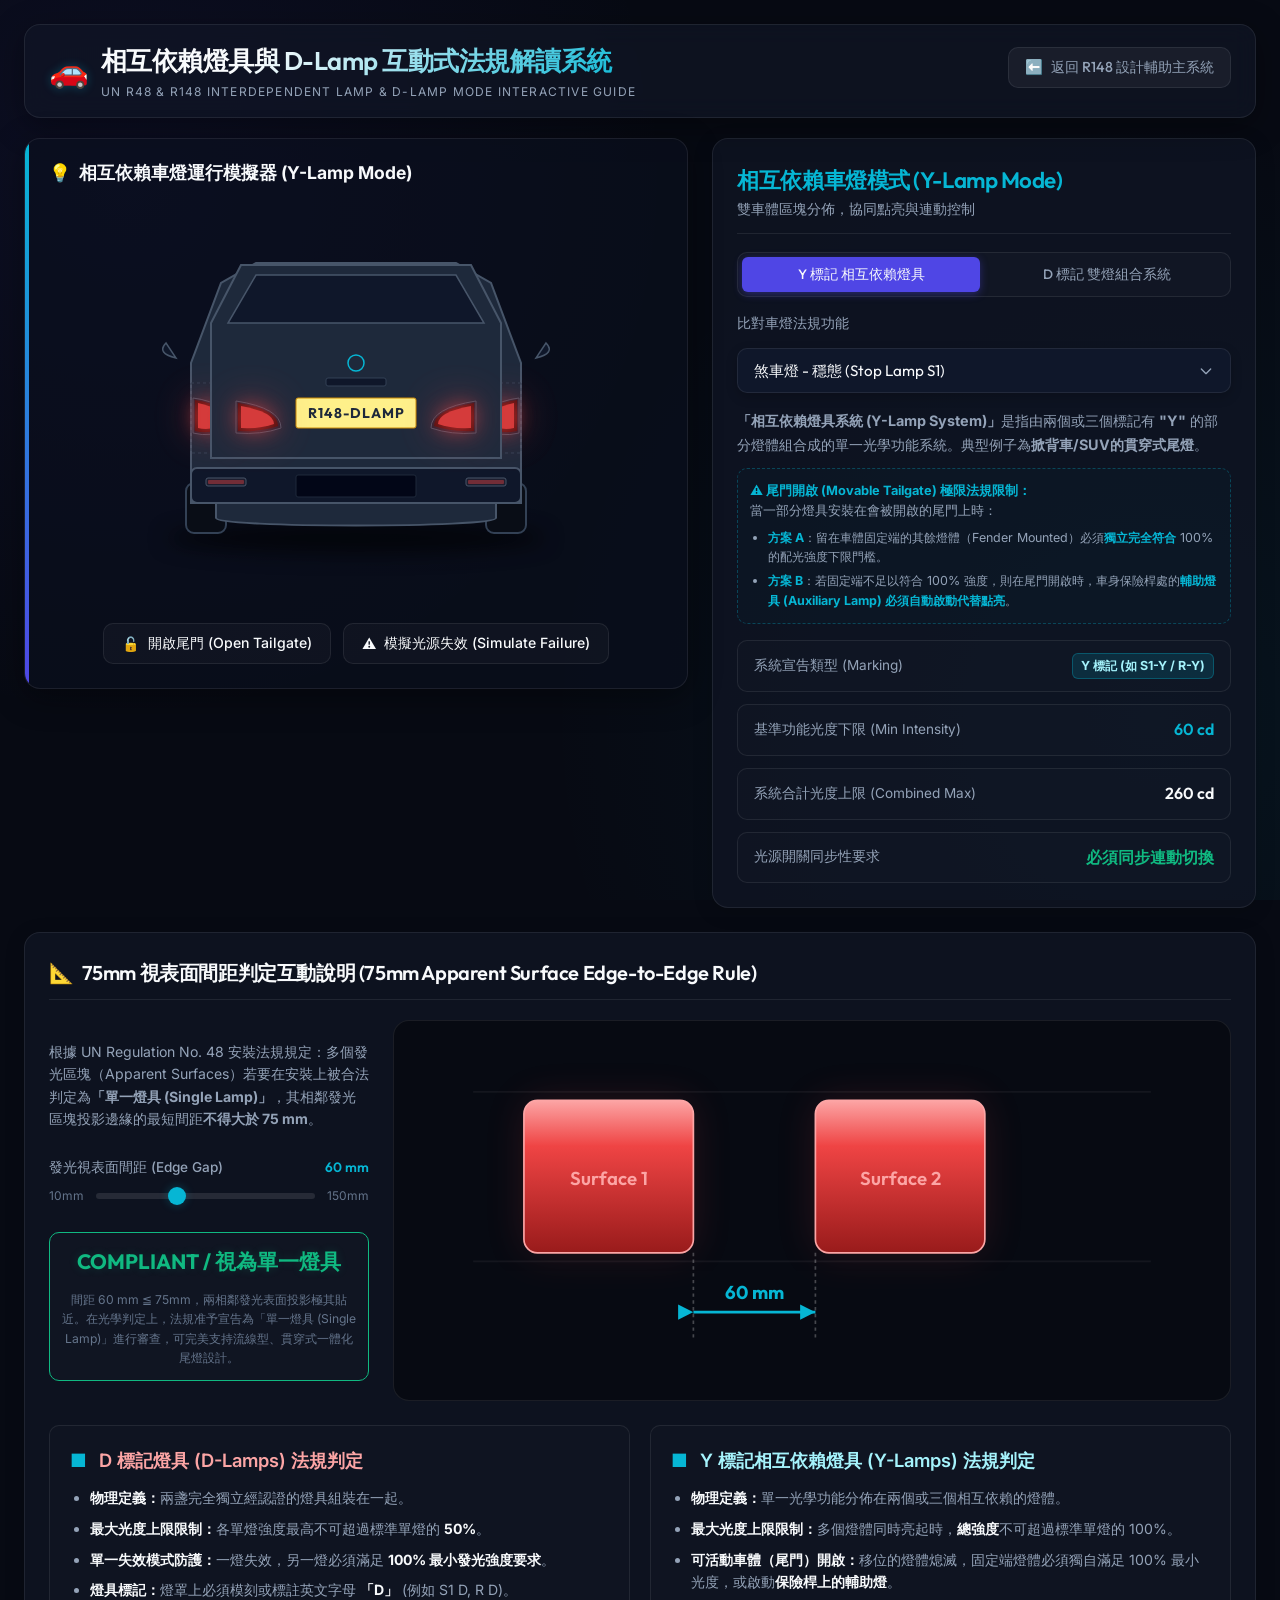
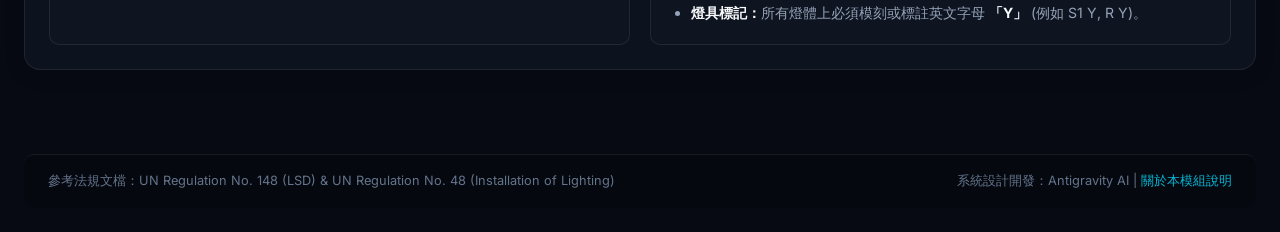
==== d-lamp.html @ 9d3c49e0 "Initial commit: Deploy UNECE R148 Helper web application" ====
<!DOCTYPE html>
<html lang="zh-Hant">
<head>
    <meta charset="UTF-8">
    <meta name="viewport" content="width=device-width, initial-scale=1.0">
    <title>UN R148 相互依賴燈具 (D-Lamp & Y-Lamp Mode) 互動式法規解讀系統</title>
    <meta name="description" content="直觀圖像化解釋汽車法規 UN R148 與 R48 中，關於雙燈具系統 (D-Lamp) 與相互依賴車燈系統 (Y-Lamp) 的發光強度、發光面積、75mm間距校核以及尾門開啟失效補償法規。">
    <link rel="stylesheet" href="d-lamp.css">
</head>
<body>
    <div class="app-container">
        
        <!-- Header -->
        <header>
            <div class="logo-area">
                <span class="logo-icon">🚗</span>
                <div>
                    <h1>相互依賴燈具與 D-Lamp 互動式法規解讀系統</h1>
                    <p>UN R48 & R148 Interdependent Lamp & D-Lamp Mode Interactive Guide</p>
                </div>
            </div>
            <div class="back-btn-container">
                <a href="index.html" id="btnBackToMain" class="back-btn">
                    <span>⬅️</span> 返回 R148 設計輔助主系統
                </a>
            </div>
        </header>

        <!-- Main Workspace Panels -->
        <main class="dashboard-content">
            
            <div class="d-lamp-grid">
                
                <!-- Left Panel: SVG Visualizer -->
                <section class="visualizer-card" id="cardVehicleVisualizer">
                    
                    <div class="visualizer-title">
                        <span>💡</span>
                        <strong id="visualizerTitleText">相互依賴車燈運行模擬器 (Y-Lamp Mode)</strong>
                    </div>
                    
                    <!-- SVG Interactive Vehicle Graphic -->
                    <div class="svg-vehicle-container" id="vehicleSvgContainer">
                        <svg viewBox="0 0 480 400" id="svgCarRear" xmlns="http://www.w3.org/2000/svg">
                            <defs>
                                <!-- Glow gradients for lights -->
                                <radialGradient id="glowRed" cx="50%" cy="50%" r="50%">
                                    <stop offset="0%" stop-color="#ef4444" stop-opacity="1" />
                                    <stop offset="50%" stop-color="#ef4444" stop-opacity="0.5" />
                                    <stop offset="100%" stop-color="#ef4444" stop-opacity="0" />
                                </radialGradient>
                                <radialGradient id="glowAmber" cx="50%" cy="50%" r="50%">
                                    <stop offset="0%" stop-color="#f59e0b" stop-opacity="1" />
                                    <stop offset="50%" stop-color="#f59e0b" stop-opacity="0.5" />
                                    <stop offset="100%" stop-color="#f59e0b" stop-opacity="0" />
                                </radialGradient>
                                <radialGradient id="glowWhite" cx="50%" cy="50%" r="50%">
                                    <stop offset="0%" stop-color="#f8fafc" stop-opacity="1" />
                                    <stop offset="50%" stop-color="#f8fafc" stop-opacity="0.5" />
                                    <stop offset="100%" stop-color="#f8fafc" stop-opacity="0" />
                                </radialGradient>
                            </defs>

                            <!-- Road / Shadow -->
                            <ellipse cx="240" cy="355" rx="190" ry="15" class="car-shadow" />
                            
                            <!-- Static Car Parts (Tires, Side Mirrors, Main Fixed Fender Body) -->
                            <!-- Tires -->
                            <rect x="70" y="300" width="40" height="50" rx="8" class="car-tire" />
                            <rect x="370" y="300" width="40" height="50" rx="8" class="car-tire" />
                            
                            <!-- Side Mirrors -->
                            <path d="M 60,175 Q 40,170 50,160 Z" fill="#0f172a" stroke="#475569" stroke-width="1.5" />
                            <path d="M 420,175 Q 440,170 430,160 Z" fill="#0f172a" stroke="#475569" stroke-width="1.5" />
                            
                            <!-- Main Outer Body Silhouette -->
                            <path d="M 100,320 L 75,320 L 75,180 L 105,100 L 140,80 L 340,80 L 375,100 L 405,180 L 405,320 L 380,320 L 380,335 C 380,345 100,345 100,335 Z" class="car-body-base" id="pathCarBodyOuter" />
                            
                            <!-- Fixed Fender Side Panels (For static lights) -->
                            <path d="M 75,200 L 120,200 L 120,270 L 75,270 Z" fill="none" stroke="#334155" stroke-dasharray="3 3" />
                            <path d="M 405,200 L 360,200 L 360,270 L 405,270 Z" fill="none" stroke="#334155" stroke-dasharray="3 3" />

                            <!-- Bumper -->
                            <rect x="75" y="285" width="330" height="35" rx="6" class="car-bumper" />
                            
                            <!-- Bumper License Plate Nest -->
                            <rect x="180" y="292" width="120" height="22" fill="#020617" stroke="#1e293b" rx="2" />
                            
                            <!-- Auxiliary / Bumper Backup lamps (Y-Lamp compensatory lamps) -->
                            <!-- Lower Amber / Red Reflex units in bumper -->
                            <rect x="90" y="295" width="40" height="8" rx="2" class="lamp-housing" />
                            <rect x="92" y="297" width="36" height="4" rx="1" fill="#ef4444" opacity="0.4" id="bumperReflexL" />
                            
                            <rect x="350" y="295" width="40" height="8" rx="2" class="lamp-housing" />
                            <rect x="352" y="297" width="36" height="4" rx="1" fill="#ef4444" opacity="0.4" id="bumperReflexR" />

                            <!-- FIXED Lamp Assemblies (Body side - Fender mounted) -->
                            <!-- Left Fixed Outer Lamp (Part 1) -->
                            <path d="M 77,215 Q 115,220 115,245 Q 95,255 77,250 Z" class="lamp-housing" />
                            <path d="M 79,217 Q 112,222 112,243 Q 95,252 79,248 Z" fill="#450a0a" id="outerLampHousingL" />
                            <!-- Light emitting lens -->
                            <path d="M 82,220 Q 108,225 108,241 Q 95,248 82,245 Z" fill="#ef4444" class="lamp-source lamp-glow-red" id="lampFixedL" />
                            
                            <!-- Right Fixed Outer Lamp (Part 1) -->
                            <path d="M 403,215 Q 365,220 365,245 Q 385,255 403,250 Z" class="lamp-housing" />
                            <path d="M 401,217 Q 368,222 368,243 Q 385,252 401,248 Z" fill="#450a0a" id="outerLampHousingR" />
                            <!-- Light emitting lens -->
                            <path d="M 398,220 Q 372,225 372,241 Q 385,248 398,245 Z" fill="#ef4444" class="lamp-source lamp-glow-red" id="lampFixedR" />

                            <!-- ============================================== -->
                            <!-- MOVING TAILGATE GROUP (Splits / Opens) -->
                            <!-- ============================================== -->
                            <g id="svg-tailgate-group">
                                <!-- Tailgate Outer Panel Silhouette -->
                                <path d="M 125,82 L 355,82 L 385,140 L 385,275 L 95,275 L 95,140 Z" fill="#1e293b" stroke="#475569" stroke-width="2" />
                                
                                <!-- Rear Window Pane -->
                                <path d="M 140,92 L 340,92 L 368,140 L 112,140 Z" class="car-window" />
                                
                                <!-- License Plate (Tailgate style) -->
                                <rect x="180" y="215" width="120" height="30" fill="#fef08a" stroke="#ca8a04" rx="2" />
                                <text x="240" y="235" font-family="'Outfit', sans-serif" font-size="14" font-weight="700" fill="#1e293b" text-anchor="middle" letter-spacing="1">R148-DLAMP</text>
                                
                                <!-- Tailgate Handle / Logo Trim -->
                                <rect x="210" y="195" width="60" height="8" rx="2" fill="#0f172a" stroke="#334155" />
                                <circle cx="240" cy="180" r="8" fill="none" stroke="#06b6d4" stroke-width="1.5" />
                                
                                <!-- MOVABLE Lamp Assemblies (Inner side - Tailgate mounted) -->
                                <!-- Left Movable Inner Lamp (Part 2) -->
                                <path d="M 120,218 Q 165,225 165,245 Q 145,252 120,250 Z" class="lamp-housing" />
                                <path d="M 122,220 Q 162,227 162,243 Q 145,249 122,248 Z" fill="#450a0a" id="innerLampHousingL" />
                                <!-- Light emitting lens -->
                                <path d="M 125,223 Q 158,229 158,241 Q 145,246 125,245 Z" fill="#ef4444" class="lamp-source lamp-glow-red" id="lampMovableL" />
                                
                                <!-- Right Movable Inner Lamp (Part 2) -->
                                <path d="M 360,218 Q 315,225 315,245 Q 335,252 360,250 Z" class="lamp-housing" />
                                <path d="M 358,220 Q 318,227 318,243 Q 335,249 358,248 Z" fill="#450a0a" id="innerLampHousingR" />
                                <!-- Light emitting lens -->
                                <path d="M 355,223 Q 322,229 322,241 Q 335,246 355,245 Z" fill="#ef4444" class="lamp-source lamp-glow-red" id="lampMovableR" />
                            </g>
                        </svg>
                    </div>
                    
                    <!-- Action controls -->
                    <div class="visualizer-action-bar">
                        <button type="button" class="action-btn" id="btnToggleTailgate">
                            <span id="txtGateIcon">🔓</span> <span id="txtGateBtn">開啟尾門 (Open Tailgate)</span>
                        </button>
                        <button type="button" class="action-btn" id="btnToggleFailure">
                            <span>⚠️</span> <span id="txtFailureBtn">模擬光源失效 (Simulate Failure)</span>
                        </button>
                    </div>
                    
                </section>
                
                <!-- Right Panel: Legal & Mode Configurations -->
                <section class="explain-card" id="cardRegulatoryExplainer">
                    
                    <div class="explain-header">
                        <h2 id="lblModeTitle">相互依賴車燈模式 (Y-Lamp Mode)</h2>
                        <p id="lblModeSubtitle">雙車體區塊分佈，協同點亮與連動控制</p>
                    </div>
                    
                    <!-- Tab buttons to switch Modes -->
                    <div class="explain-tabs">
                        <button class="explain-tab-btn active" id="tabModeY" onclick="switchSystemMode('Y')">
                            Y 標記 相互依賴燈具
                        </button>
                        <button class="explain-tab-btn" id="tabModeD" onclick="switchSystemMode('D')">
                            D 標記 雙燈組合系統
                        </button>
                    </div>
                    
                    <!-- Spec details & database link -->
                    <div class="control-item" style="margin-bottom:16px;">
                        <label>
                            <span>比對車燈法規功能</span>
                        </label>
                        <div class="search-input-box" style="margin-top:6px;">
                            <select id="lampSpecSelector" onchange="handleSpecSelectorChange()">
                                <option value="S1" selected>煞車燈 - 穩態 (Stop Lamp S1)</option>
                                <option value="R1">後位置燈 - 穩態 (Rear Position R1)</option>
                                <option value="F1">後霧燈 - 穩態 (Rear Fog F1)</option>
                            </select>
                        </div>
                    </div>
                    
                    <!-- Content Panels for Mode Y -->
                    <div class="explain-panel active" id="panelModeY">
                        <p style="font-size:0.9rem; color:var(--text-secondary); line-height:1.6; margin-bottom:12px;">
                            <strong>「相互依賴燈具系統 (Y-Lamp System)」</strong>是指由兩個或三個標記有 <strong>"Y"</strong> 的部分燈體組合成的單一光學功能系統。典型例子為<strong>掀背車/SUV的貫穿式尾燈</strong>。
                        </p>
                        
                        <div class="note-box" style="margin-bottom:16px; border-color:var(--secondary-glow); background:rgba(6,182,212,0.02);">
                            <strong>⚠️ 尾門開啟 (Movable Tailgate) 極限法規限制：</strong><br>
                            當一部分燈具安裝在會被開啟的尾門上時：
                            <ul style="margin-left: 18px; margin-top: 6px; font-size:0.78rem; display:flex; flex-direction:column; gap:4px;">
                                <li><strong>方案 A</strong>：留在車體固定端的其餘燈體（Fender Mounted）必須<strong>獨立完全符合</strong> 100% 的配光強度下限門檻。</li>
                                <li><strong>方案 B</strong>：若固定端不足以符合 100% 強度，則在尾門開啟時，車身保險桿處的<strong>輔助燈具 (Auxiliary Lamp) 必須自動啟動代替點亮</strong>。</li>
                            </ul>
                        </div>
                        
                        <div class="spec-list">
                            <div class="spec-item">
                                <span class="spec-item-lbl">系統宣告類型 (Marking)</span>
                                <span class="badge-info badge-y">Y 標記 (如 S1-Y / R-Y)</span>
                            </div>
                            <div class="spec-item">
                                <span class="spec-item-lbl">基準功能光度下限 (Min Intensity)</span>
                                <span class="spec-item-val" id="valMinIntensityY" style="color:var(--secondary);">60 cd</span>
                            </div>
                            <div class="spec-item">
                                <span class="spec-item-lbl">系統合計光度上限 (Combined Max)</span>
                                <span class="spec-item-val" id="valMaxIntensityY">260 cd</span>
                            </div>
                            <div class="spec-item">
                                <span class="spec-item-lbl">光源開關同步性要求</span>
                                <span class="spec-item-val" style="color:var(--success);">必須同步連動切換</span>
                            </div>
                        </div>
                    </div>
                    
                    <!-- Content Panels for Mode D -->
                    <div class="explain-panel" id="panelModeD">
                        <p style="font-size:0.9rem; color:var(--text-secondary); line-height:1.6; margin-bottom:12px;">
                            <strong>「雙燈組合系統 (D-Lamp Mode)」</strong>是指兩個獨立核准並標有 <strong>"D"</strong> 標記的燈體安裝在一起，在整車安裝法規上被視為「單一燈具」。
                        </p>
                        
                        <div class="note-box" style="margin-bottom:16px; border-color:var(--primary-glow); background:rgba(79,70,229,0.02)">
                            <strong>🛡️ 失效安全防護精神 (Single Failure Fallback)：</strong><br>
                            當其中一盞標記為 "D" 的燈體失效（例如損壞、斷路）時：
                            <ul style="margin-left: 18px; margin-top: 6px; font-size:0.78rem; display:flex; flex-direction:column; gap:4px;">
                                <li>另一盞正常工作的燈體<strong>依然必須滿足 100% 的基準最小光度下限</strong>，以保證最基本的行車安全性！</li>
                                <li>為了防眩光，兩盞燈同時工作時，<strong>單燈的最大光度被強制限制在普通單燈的 50%</strong>。</li>
                            </ul>
                        </div>
                        
                        <div class="spec-list">
                            <div class="spec-item">
                                <span class="spec-item-lbl">系統宣告類型 (Marking)</span>
                                <span class="badge-info badge-d">D 標記 (如 S1-D / R-D)</span>
                            </div>
                            <div class="spec-item">
                                <span class="spec-item-lbl">單個D燈具光度上限 (50% Max Capped)</span>
                                <span class="spec-item-val" id="valMaxIntensityD" style="color:var(--danger);">130 cd (減半)</span>
                            </div>
                            <div class="spec-item">
                                <span class="spec-item-lbl">單一光源失效下限門檻</span>
                                <span class="spec-item-val" id="valMinIntensityD" style="color:var(--success);">滿足 100% 最小強度 (60 cd)</span>
                            </div>
                            <div class="spec-item">
                                <span class="spec-item-lbl">配光均勻度要求</span>
                                <span class="spec-item-val">兩側發光面積與光強必須平衡</span>
                            </div>
                        </div>
                    </div>
                    
                </section>
                
            </div>
            
            <!-- Bottom Section: The 75mm Distance Rule Playground -->
            <section class="playground-section" id="section75mmPlayground">
                <h3><span>📐</span> 75mm 視表面間距判定互動說明 (75mm Apparent Surface Edge-to-Edge Rule)</h3>
                
                <div class="slider-panel-75">
                    
                    <div class="slider-controls-75">
                        <p style="font-size:0.88rem; color:var(--text-secondary); line-height:1.6;">
                            根據 UN Regulation No. 48 安裝法規規定：多個發光區塊（Apparent Surfaces）若要在安裝上被合法判定為<b>「單一燈具 (Single Lamp)」</b>，其相鄰發光區塊投影邊緣的最短間距<b>不得大於 75 mm</b>。
                        </p>
                        
                        <div class="control-item" style="margin-top:10px;">
                            <label>
                                <span>發光視表面間距 (Edge Gap)</span>
                                <span id="lblGapValue" class="val-display">60 mm</span>
                            </label>
                            <div class="slider-container">
                                <span style="font-size:0.75rem; color:var(--text-muted);">10mm</span>
                                <input type="range" id="gapRangeSlider" min="10" max="150" value="60" step="5" oninput="updateGapPlayground(this.value)">
                                <span style="font-size:0.75rem; color:var(--text-muted);">150mm</span>
                            </div>
                        </div>
                        
                        <!-- Status indicator card -->
                        <div class="judge-result-box" id="gapJudgeResultCard" style="background:rgba(255,255,255,0.01); min-height:80px; padding:12px; margin-top:10px;">
                            <div class="judge-status status-compliant" id="lblGapJudgeStatus">COMPLIANT / 視為單一燈具</div>
                            <p style="font-size:0.76rem; color:var(--text-muted); margin-top:4px;" id="lblGapJudgeExplain">
                                間距 ≦ 75mm，兩發光表面非常貼近，在視覺光學上可被法規宣告為「一個單一車燈」進行型式認證。
                            </p>
                        </div>
                    </div>
                    
                    <!-- SVG Interactive Spacing Render -->
                    <div class="svg-playground-container" id="playgroundSvgContainer">
                        <svg viewBox="0 0 440 200" id="svgPlayground" xmlns="http://www.w3.org/2000/svg">
                            <defs>
                                <!-- Arrow heads marker -->
                                <marker id="arrow-start" viewBox="0 0 10 10" refX="0" refY="5" markerWidth="6" markerHeight="6" orient="auto-start-reverse">
                                    <path d="M 10 0 L 0 5 L 10 10 z" fill="#06b6d4" />
                                </marker>
                                <marker id="arrow-end" viewBox="0 0 10 10" refX="10" refY="5" markerWidth="6" markerHeight="6" orient="auto">
                                    <path d="M 0 0 L 10 5 L 0 10 z" fill="#06b6d4" />
                                </marker>
                                
                                <linearGradient id="lensGradRed" x1="0%" y1="0%" x2="0%" y2="100%">
                                    <stop offset="0%" stop-color="#fca5a5" />
                                    <stop offset="30%" stop-color="#ef4444" />
                                    <stop offset="100%" stop-color="#991b1b" />
                                </linearGradient>
                            </defs>
                            
                            <!-- Boundary Grid lines for reference -->
                            <line x1="20" y1="30" x2="420" y2="30" stroke="rgba(255,255,255,0.05)" />
                            <line x1="20" y1="130" x2="420" y2="130" stroke="rgba(255,255,255,0.05)" />
                            
                            <!-- Left Apparent Surface (Lens 1) - STATIC -->
                            <g id="grp-lens-static">
                                <!-- Lens Glow -->
                                <rect x="50" y="35" width="100" height="90" rx="8" class="surface-lens-glow" />
                                <!-- Lens Body -->
                                <rect x="50" y="35" width="100" height="90" rx="8" class="surface-lens" />
                                <text x="100" y="85" font-family="'Outfit', sans-serif" font-size="11" font-weight="600" fill="#fca5a5" text-anchor="middle">Surface 1</text>
                            </g>
                            
                            <!-- Right Apparent Surface (Lens 2) - DYNAMICALLY TRANSLATED -->
                            <g id="grp-lens-dynamic" transform="translate(60, 0)">
                                <!-- Lens Glow -->
                                <rect x="150" y="35" width="100" height="90" rx="8" class="surface-lens-glow" />
                                <!-- Lens Body -->
                                <rect x="150" y="35" width="100" height="90" rx="8" class="surface-lens" />
                                <text x="200" y="85" font-family="'Outfit', sans-serif" font-size="11" font-weight="600" fill="#fca5a5" text-anchor="middle">Surface 2</text>
                            </g>
                            
                            <!-- DYNAMIC Dimension lines overlay -->
                            <!-- Left Extension line -->
                            <line x1="150" y1="125" x2="150" y2="175" class="dimension-extension" id="lineExtensionL" />
                            <!-- Right Extension line (Dynamic X) -->
                            <line x1="210" y1="125" x2="210" y2="175" class="dimension-extension" id="lineExtensionR" />
                            
                            <!-- Spacing dimension arrow line -->
                            <line x1="150" y1="160" x2="210" y2="160" class="dimension-line" id="lineDimensionGap" />
                            <!-- Dimension label text -->
                            <text x="180" y="152" class="dimension-text" id="lblDimensionText">60 mm</text>
                        </svg>
                    </div>
                    
                </div>
                
                <!-- Comp Table side by side -->
                <div class="comparison-grid">
                    
                    <div class="comp-card">
                        <div class="comp-card-title red">
                            <span class="dot-lead">■</span> D 標記燈具 (D-Lamps) 法規判定
                        </div>
                        <ul class="comp-list">
                            <li><strong>物理定義：</strong>兩盞完全獨立經認證的燈具組裝在一起。</li>
                            <li><strong>最大光度上限限制：</strong>各單燈強度最高不可超過標準單燈的 <strong>50%</strong>。</li>
                            <li><strong>單一失效模式防護：</strong>一燈失效，另一燈必須滿足 <strong>100% 最小發光強度要求</strong>。</li>
                            <li><strong>燈具標記：</strong>燈罩上必須模刻或標註英文字母 <strong>「D」</strong> (例如 S1 D, R D)。</li>
                        </ul>
                    </div>
                    
                    <div class="comp-card">
                        <div class="comp-card-title cyan">
                            <span class="dot-lead">■</span> Y 標記相互依賴燈具 (Y-Lamps) 法規判定
                        </div>
                        <ul class="comp-list">
                            <li><strong>物理定義：</strong>單一光學功能分佈在兩個或三個相互依賴的燈體。</li>
                            <li><strong>最大光度上限限制：</strong>多個燈體同時亮起時，<strong>總強度</strong>不可超過標準單燈的 100%。</li>
                            <li><strong>可活動車體（尾門）開啟：</strong>移位的燈體熄滅，固定端燈體必須獨自滿足 100% 最小光度，或啟動<strong>保險桿上的輔助燈</strong>。</li>
                            <li><strong>燈具標記：</strong>所有燈體上必須模刻或標註英文字母 <strong>「Y」</strong> (例如 S1 Y, R Y)。</li>
                        </ul>
                    </div>
                    
                </div>
                
            </section>
            
        </main>

        <!-- Footer -->
        <footer>
            <span>參考法規文檔：UN Regulation No. 148 (LSD) & UN Regulation No. 48 (Installation of Lighting)</span>
            <span>系統設計開發：Antigravity AI | <a href="#" onclick="alert('本互動解讀模組專為車燈光學工程師與車身機構設計師開發，旨在將複雜的幾何發光視表面與失效安全法規進行直觀視覺化呈現。')">關於本模組說明</a></span>
        </footer>

    </div>
    
    <!-- Application Logic Loader -->
    <script src="d-lamp.js"></script>
</body>
</html>
---- d-lamp.css ----
/* D-Lamp & Y-Lamp Mode Special Interactive Stylesheet */
@import url('styles.css');

/* Custom CSS variables for this page */
:root {
    --car-body-color: #1e293b;
    --car-body-stroke: #475569;
    --light-off-color: #334155;
}

/* Back navigation button */
.back-btn-container {
    margin-bottom: 8px;
}

.back-btn {
    display: inline-flex;
    align-items: center;
    gap: 8px;
    background: rgba(255, 255, 255, 0.05);
    border: 1px solid var(--border-color);
    color: var(--text-secondary);
    padding: 8px 16px;
    border-radius: var(--border-radius-md);
    cursor: pointer;
    font-size: 0.9rem;
    font-weight: 500;
    font-family: 'Outfit', sans-serif;
    transition: var(--transition-smooth);
    text-decoration: none;
}

.back-btn:hover {
    color: var(--secondary);
    background: rgba(6, 182, 212, 0.1);
    border-color: var(--secondary-glow);
    transform: translateX(-4px);
}

/* Two Column Dashboard for D-Lamp */
.d-lamp-grid {
    display: grid;
    grid-template-columns: 1.1fr 0.9fr;
    gap: 24px;
    align-items: start;
    margin-bottom: 24px;
}

@media (max-width: 1024px) {
    .d-lamp-grid {
        grid-template-columns: 1fr;
    }
}

/* Visualizer Glass Card */
.visualizer-card {
    display: flex;
    flex-direction: column;
    align-items: center;
    justify-content: center;
    position: relative;
    background: rgba(10, 15, 30, 0.6);
    border: 1px solid var(--border-color);
    border-radius: var(--border-radius-lg);
    padding: 24px;
    box-shadow: 0 8px 32px 0 rgba(0, 0, 0, 0.4);
    min-height: 480px;
    overflow: hidden;
}

.visualizer-card::before {
    content: '';
    position: absolute;
    top: 0;
    left: 0;
    width: 4px;
    height: 100%;
    background: linear-gradient(to bottom, var(--secondary), var(--primary));
}

.visualizer-title {
    position: absolute;
    top: 20px;
    left: 24px;
    font-size: 1.1rem;
    color: var(--text-primary);
    display: flex;
    align-items: center;
    gap: 8px;
}

/* Interactive Controls inside Visualizer */
.visualizer-action-bar {
    display: flex;
    gap: 12px;
    width: 100%;
    margin-top: 20px;
    justify-content: center;
    z-index: 10;
}

.action-btn {
    background: rgba(255, 255, 255, 0.03);
    border: 1px solid var(--border-color);
    color: var(--text-primary);
    padding: 10px 18px;
    border-radius: var(--border-radius-md);
    cursor: pointer;
    font-size: 0.88rem;
    font-weight: 500;
    transition: var(--transition-smooth);
    display: flex;
    align-items: center;
    gap: 8px;
    font-family: 'Inter', sans-serif;
}

.action-btn:hover {
    background: rgba(255, 255, 255, 0.08);
    border-color: rgba(255, 255, 255, 0.2);
    transform: translateY(-2px);
}

.action-btn.active {
    background: rgba(79, 70, 229, 0.2);
    border-color: var(--primary);
    box-shadow: 0 0 15px var(--primary-glow);
    color: #a5b4fc;
}

.action-btn.active-danger {
    background: rgba(239, 68, 68, 0.2);
    border-color: var(--danger);
    box-shadow: 0 0 15px var(--color-red-glow);
    color: #fca5a5;
}

/* Interactive SVG Vehicle Styles */
.svg-vehicle-container {
    width: 100%;
    max-width: 480px;
    aspect-ratio: 1.2;
    display: flex;
    justify-content: center;
    align-items: center;
    margin: 20px 0;
}

.svg-vehicle-container svg {
    width: 100%;
    height: 100%;
}

/* Car parts style definitions */
.car-body-base {
    fill: var(--car-body-color);
    stroke: var(--car-body-stroke);
    stroke-width: 2;
    transition: var(--transition-smooth);
}

.car-shadow {
    fill: rgba(0, 0, 0, 0.6);
    filter: blur(10px);
}

.car-window {
    fill: #0f172a;
    stroke: var(--car-body-stroke);
    stroke-width: 1.5;
}

.car-bumper {
    fill: #0f172a;
    stroke: var(--car-body-stroke);
    stroke-width: 2;
}

.car-tire {
    fill: #090d16;
    stroke: #334155;
    stroke-width: 2;
}

.tailgate-boundary-line {
    stroke: rgba(255, 255, 255, 0.15);
    stroke-width: 1.5;
    stroke-dasharray: 4;
}

/* Light structures */
.lamp-housing {
    fill: #1e1e2f;
    stroke: #475569;
    stroke-width: 1;
}

.lamp-source {
    transition: var(--transition-smooth);
    opacity: 0.3;
}

/* Lamp Glow & Pulsing Animation classes */
.lamp-glow-red {
    fill: var(--color-red);
    opacity: 0.85;
    filter: drop-shadow(0 0 10px var(--color-red)) drop-shadow(0 0 20px rgba(239, 68, 68, 0.6));
    animation: lightPulseRed 2s infinite ease-in-out;
}

.lamp-glow-amber {
    fill: var(--color-amber);
    opacity: 0.85;
    filter: drop-shadow(0 0 10px var(--color-amber)) drop-shadow(0 0 20px rgba(245, 158, 11, 0.6));
}

.lamp-glow-white {
    fill: var(--color-white);
    opacity: 0.85;
    filter: drop-shadow(0 0 10px var(--color-white)) drop-shadow(0 0 20px rgba(255, 255, 255, 0.5));
}

.lamp-failure {
    fill: var(--light-off-color) !important;
    opacity: 0.15 !important;
    filter: none !important;
    animation: none !important;
}

@keyframes lightPulseRed {
    0%, 100% {
        filter: drop-shadow(0 0 8px var(--color-red)) drop-shadow(0 0 15px rgba(239, 68, 68, 0.5));
        opacity: 0.85;
    }
    50% {
        filter: drop-shadow(0 0 12px var(--color-red)) drop-shadow(0 0 25px rgba(239, 68, 68, 0.85));
        opacity: 1;
    }
}

/* Tailgate group motion animation */
#svg-tailgate-group {
    transform-origin: 240px 100px;
    transition: transform 0.9s cubic-bezier(0.4, 0, 0.2, 1);
}

.tailgate-opened #svg-tailgate-group {
    transform: translateY(-80px) scale(0.92) rotateX(15deg);
}

/* Legal Explanation Panel Styles */
.explain-card {
    background: var(--bg-card);
    border: 1px solid var(--border-color);
    border-radius: var(--border-radius-lg);
    padding: 24px;
    box-shadow: 0 4px 20px rgba(0, 0, 0, 0.15);
    height: 100%;
}

.explain-header {
    border-bottom: 1px solid var(--border-color);
    padding-bottom: 12px;
    margin-bottom: 18px;
}

.explain-header h2 {
    font-size: 1.4rem;
    color: var(--secondary);
    display: flex;
    align-items: center;
    gap: 8px;
}

.explain-header p {
    font-size: 0.85rem;
    color: var(--text-secondary);
}

/* Tab within explanation card */
.explain-tabs {
    display: flex;
    gap: 8px;
    margin-bottom: 16px;
    background: rgba(255, 255, 255, 0.02);
    border: 1px solid var(--border-color);
    border-radius: var(--border-radius-md);
    padding: 4px;
}

.explain-tab-btn {
    flex: 1;
    background: none;
    border: none;
    color: var(--text-secondary);
    padding: 8px 12px;
    font-size: 0.85rem;
    font-weight: 500;
    cursor: pointer;
    border-radius: var(--border-radius-sm);
    transition: var(--transition-smooth);
    font-family: 'Outfit', sans-serif;
}

.explain-tab-btn.active {
    background: var(--primary);
    color: var(--text-primary);
    box-shadow: 0 2px 8px var(--primary-glow);
}

.explain-panel {
    display: none;
    animation: fadeIn 0.4s ease;
}

.explain-panel.active {
    display: block;
}

.spec-list {
    display: flex;
    flex-direction: column;
    gap: 12px;
    margin-top: 16px;
}

.spec-item {
    background: rgba(255, 255, 255, 0.01);
    border: 1px solid var(--border-color);
    border-radius: var(--border-radius-md);
    padding: 12px 16px;
    display: flex;
    justify-content: space-between;
    align-items: center;
}

.spec-item-lbl {
    font-size: 0.85rem;
    color: var(--text-secondary);
}

.spec-item-val {
    font-family: 'Outfit', sans-serif;
    font-weight: 600;
    font-size: 1rem;
}

.badge-info {
    padding: 2px 8px;
    border-radius: var(--border-radius-sm);
    font-size: 0.78rem;
    font-weight: 700;
}

.badge-d { background: rgba(79, 70, 229, 0.15); color: #a5b4fc; border: 1px solid rgba(79, 70, 229, 0.3); }
.badge-y { background: rgba(6, 182, 212, 0.15); color: #a5f3fc; border: 1px solid rgba(6, 182, 212, 0.3); }

/* Playgrounds: 75mm Distance Tool */
.playground-section {
    background: var(--bg-card);
    border: 1px solid var(--border-color);
    border-radius: var(--border-radius-lg);
    padding: 24px;
    box-shadow: 0 4px 20px rgba(0, 0, 0, 0.15);
    margin-bottom: 24px;
}

.playground-section h3 {
    font-size: 1.25rem;
    color: var(--text-primary);
    border-bottom: 1px solid var(--border-color);
    padding-bottom: 10px;
    margin-bottom: 20px;
    display: flex;
    align-items: center;
    gap: 8px;
}

.slider-panel-75 {
    display: grid;
    grid-template-columns: 320px 1fr;
    gap: 24px;
    align-items: center;
}

@media (max-width: 800px) {
    .slider-panel-75 {
        grid-template-columns: 1fr;
    }
}

.slider-controls-75 {
    display: flex;
    flex-direction: column;
    gap: 16px;
}

.svg-playground-container {
    background: rgba(0, 0, 0, 0.4);
    border: 1px solid var(--border-color);
    border-radius: var(--border-radius-lg);
    padding: 20px;
    display: flex;
    justify-content: center;
    align-items: center;
    aspect-ratio: 2.2;
    min-height: 180px;
    overflow: hidden;
}

.svg-playground-container svg {
    width: 100%;
    height: 100%;
}

.dimension-line {
    stroke: var(--secondary);
    stroke-width: 1.5;
    marker-start: url(#arrow-start);
    marker-end: url(#arrow-end);
}

.dimension-text {
    fill: var(--secondary);
    font-family: 'Outfit', sans-serif;
    font-size: 11px;
    font-weight: 700;
    text-anchor: middle;
}

.dimension-extension {
    stroke: rgba(255, 255, 255, 0.25);
    stroke-width: 1;
    stroke-dasharray: 2 2;
}

.surface-lens {
    fill: url(#lensGradRed);
    stroke: #fca5a5;
    stroke-width: 1;
    transition: transform 0.2s ease-out;
}

.surface-lens-glow {
    fill: var(--color-red);
    opacity: 0.15;
    filter: blur(12px);
    transition: transform 0.2s ease-out;
}

/* Comparison side-by-side table */
.comparison-grid {
    display: grid;
    grid-template-columns: 1fr 1fr;
    gap: 20px;
    margin-top: 24px;
}

@media (max-width: 768px) {
    .comparison-grid {
        grid-template-columns: 1fr;
    }
}

.comp-card {
    background: rgba(255, 255, 255, 0.01);
    border: 1px solid var(--border-color);
    border-radius: var(--border-radius-md);
    padding: 20px;
    transition: var(--transition-smooth);
}

.comp-card:hover {
    background: rgba(255, 255, 255, 0.02);
    border-color: rgba(255, 255, 255, 0.15);
}

.comp-card-title {
    display: flex;
    align-items: center;
    gap: 8px;
    font-size: 1.15rem;
    font-weight: 600;
    margin-bottom: 12px;
}

.comp-card-title.red { color: #fca5a5; }
.comp-card-title.cyan { color: #a5f3fc; }

.comp-list {
    margin-left: 20px;
    font-size: 0.88rem;
    color: var(--text-secondary);
    display: flex;
    flex-direction: column;
    gap: 8px;
}

.comp-list strong {
    color: var(--text-primary);
}

/* Bullet decoration custom */
.dot-lead {
    color: var(--secondary);
    margin-right: 4px;
}

/* Premium styled Select box for lampSpecSelector to ensure cross-OS styling stability */
#lampSpecSelector {
    width: 100%;
    background-color: #0f172a; /* Dark solid background to prevent transparency and system overlays */
    border: 1px solid var(--border-color);
    color: var(--text-primary);
    padding: 12px 16px;
    border-radius: var(--border-radius-md);
    outline: none;
    font-family: 'Outfit', sans-serif;
    font-size: 0.95rem;
    cursor: pointer;
    transition: var(--transition-smooth);
    appearance: none; /* Remove default arrow style */
    -webkit-appearance: none;
    -moz-appearance: none;
    background-image: url("data:image/svg+xml,%3Csvg xmlns='http://www.w3.org/2000/svg' fill='none' viewBox='0 0 24 24' stroke='%2394a3b8'%3E%3Cpath stroke-linecap='round' stroke-linejoin='round' stroke-width='2' d='M19 9l-7 7-7-7'/%3E%3C/svg%3E");
    background-repeat: no-repeat;
    background-position: right 16px center;
    background-size: 16px;
    padding-right: 40px;
    box-shadow: 0 4px 12px rgba(0, 0, 0, 0.2);
}

#lampSpecSelector:focus, #lampSpecSelector:hover {
    border-color: var(--secondary);
    box-shadow: 0 0 12px var(--secondary-glow), 0 4px 12px rgba(0, 0, 0, 0.3);
    background-color: #1e293b; /* Slightly lighter slate */
}

/* Explicit styling for option tags to force dark mode rendering across Windows/Chrome/Edge */
#lampSpecSelector option {
    background-color: #0f172a; /* Solid dark background for option list */
    color: var(--text-primary); /* Clear high-contrast text color */
    padding: 12px;
    font-size: 0.95rem;
}
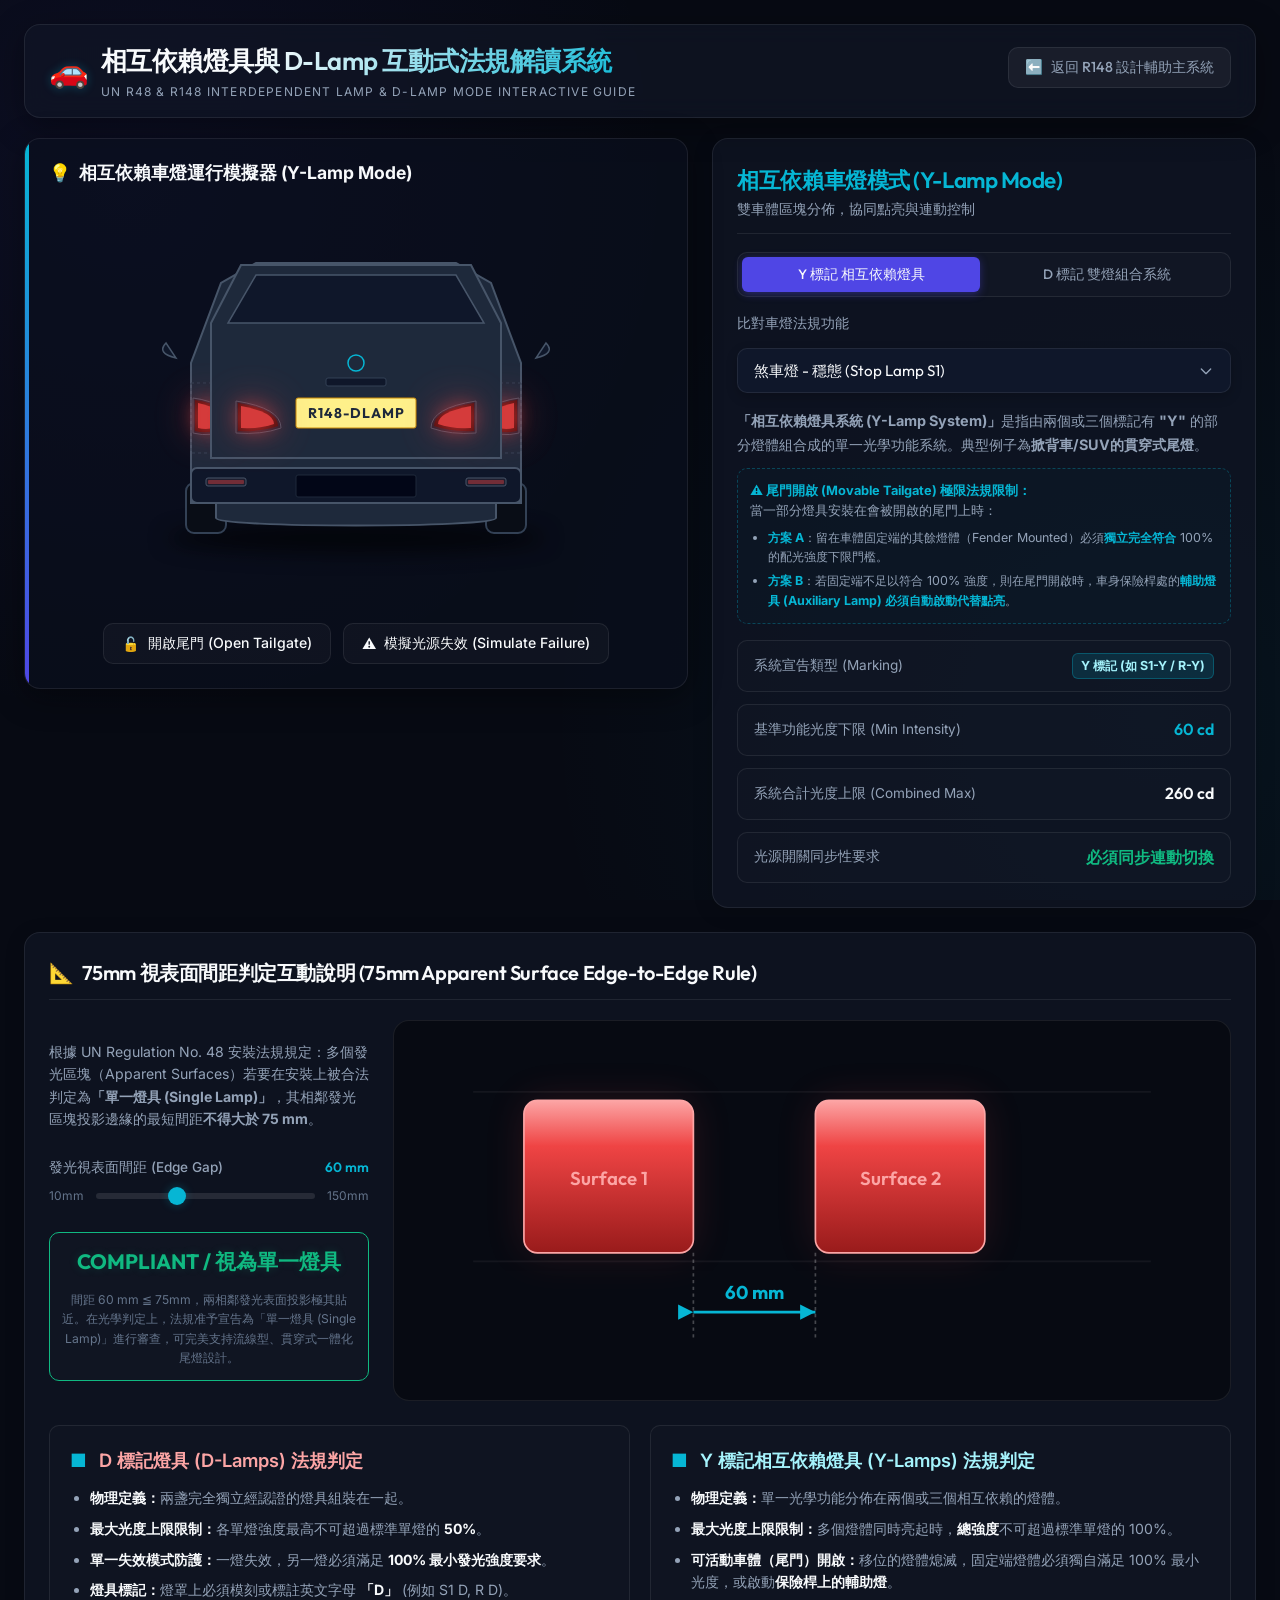
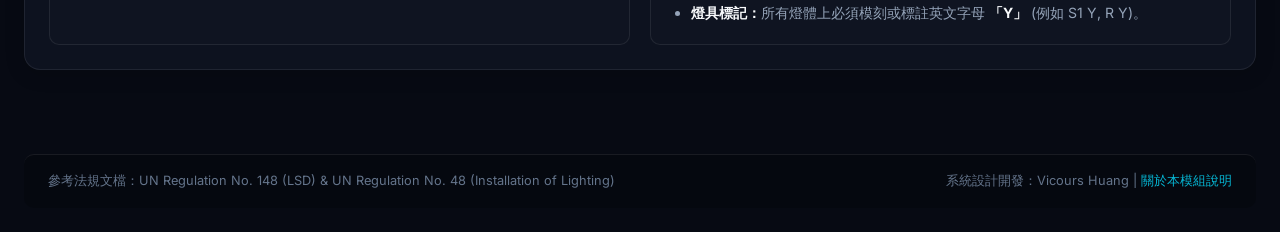
==== commit 4214853a: "docs: update footer system designer credit to Vicours Huang" ====
--- a/d-lamp.html
+++ b/d-lamp.html
@@ -383,7 +383,7 @@
         <!-- Footer -->
         <footer>
             <span>參考法規文檔：UN Regulation No. 148 (LSD) & UN Regulation No. 48 (Installation of Lighting)</span>
-            <span>系統設計開發：Antigravity AI | <a href="#" onclick="alert('本互動解讀模組專為車燈光學工程師與車身機構設計師開發，旨在將複雜的幾何發光視表面與失效安全法規進行直觀視覺化呈現。')">關於本模組說明</a></span>
+            <span>系統設計開發：Vicours Huang | <a href="#" onclick="alert('本互動解讀模組專為車燈光學工程師與車身機構設計師開發，旨在將複雜的幾何發光視表面與失效安全法規進行直觀視覺化呈現。')">關於本模組說明</a></span>
         </footer>
 
     </div>
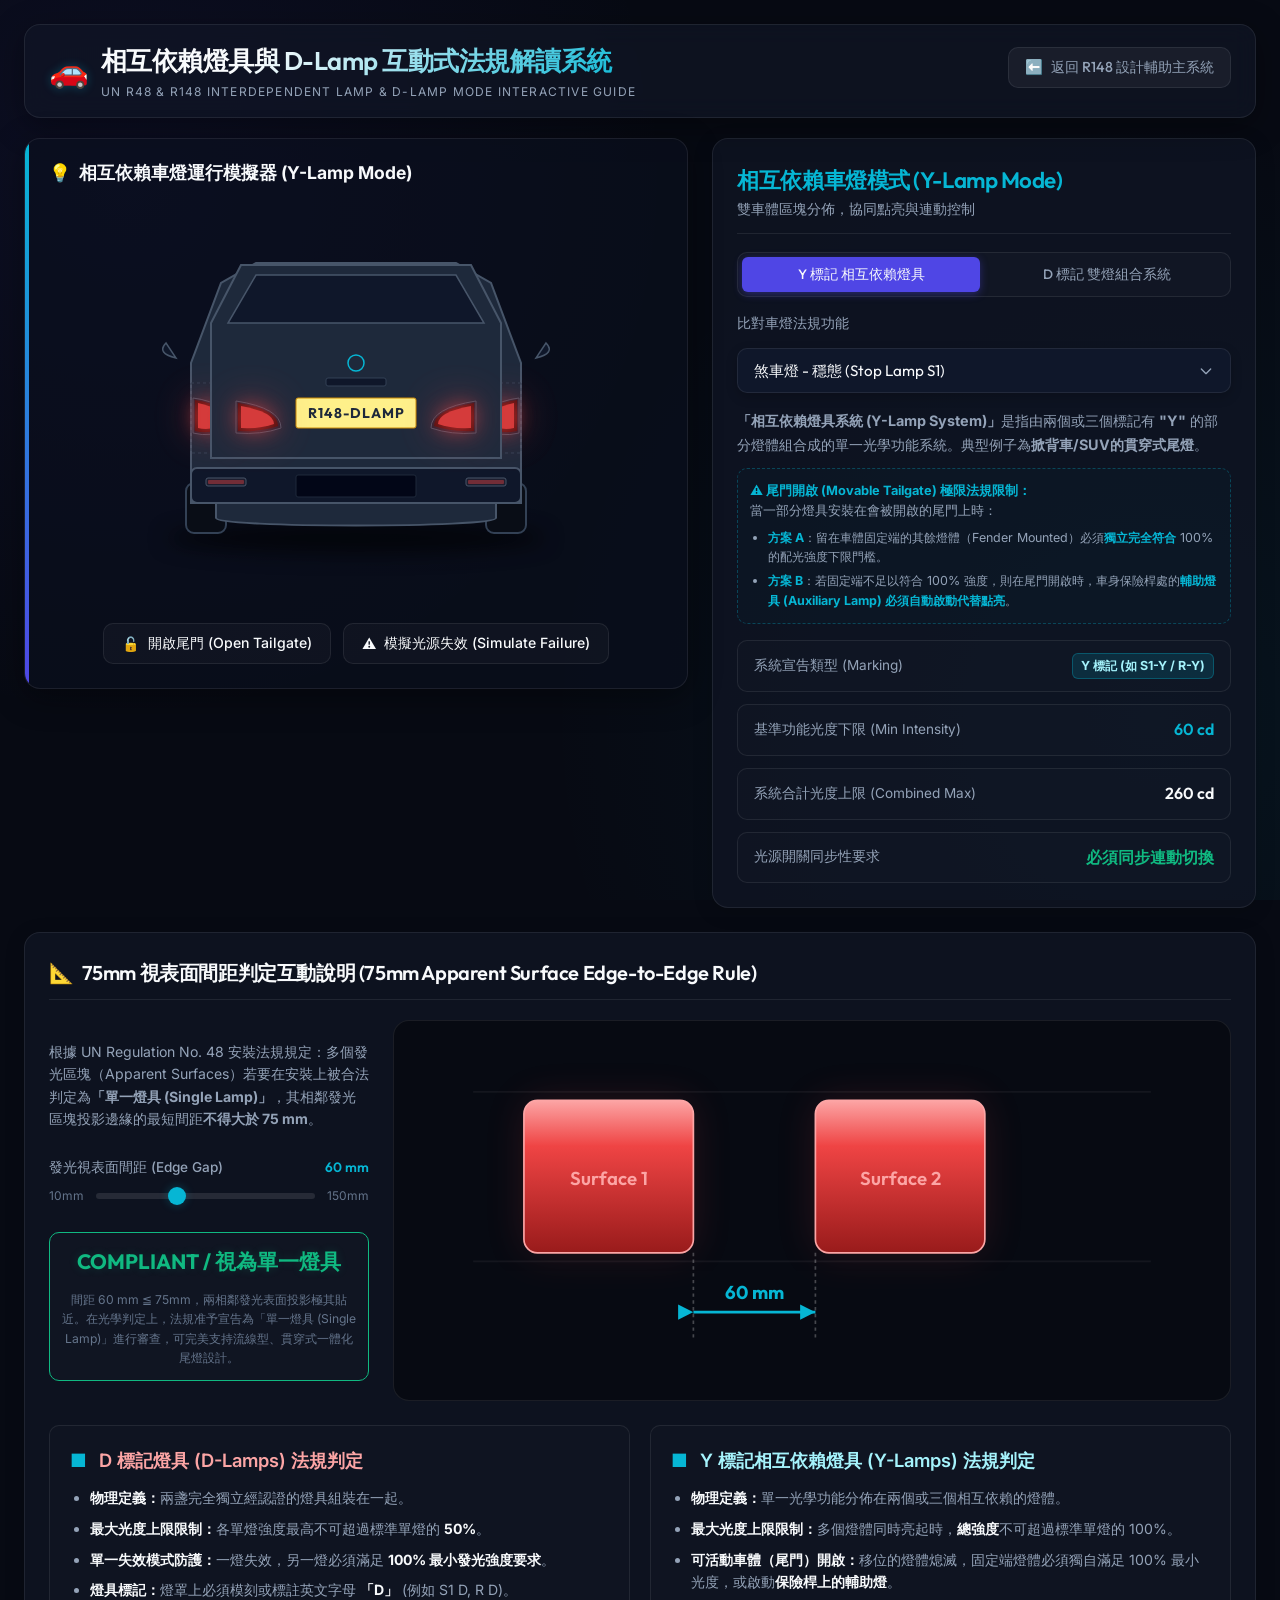
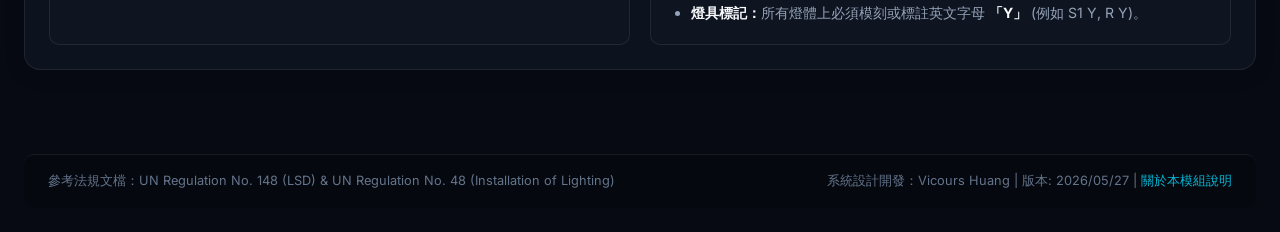
==== commit 2df0d78b: "docs: add version 2026/05/27 to footer system design credits" ====
--- a/d-lamp.html
+++ b/d-lamp.html
@@ -383,7 +383,7 @@
         <!-- Footer -->
         <footer>
             <span>參考法規文檔：UN Regulation No. 148 (LSD) & UN Regulation No. 48 (Installation of Lighting)</span>
-            <span>系統設計開發：Vicours Huang | <a href="#" onclick="alert('本互動解讀模組專為車燈光學工程師與車身機構設計師開發，旨在將複雜的幾何發光視表面與失效安全法規進行直觀視覺化呈現。')">關於本模組說明</a></span>
+            <span>系統設計開發：Vicours Huang | 版本: 2026/05/27 | <a href="#" onclick="alert('本互動解讀模組專為車燈光學工程師與車身機構設計師開發，旨在將複雜的幾何發光視表面與失效安全法規進行直觀視覺化呈現。')">關於本模組說明</a></span>
         </footer>
 
     </div>
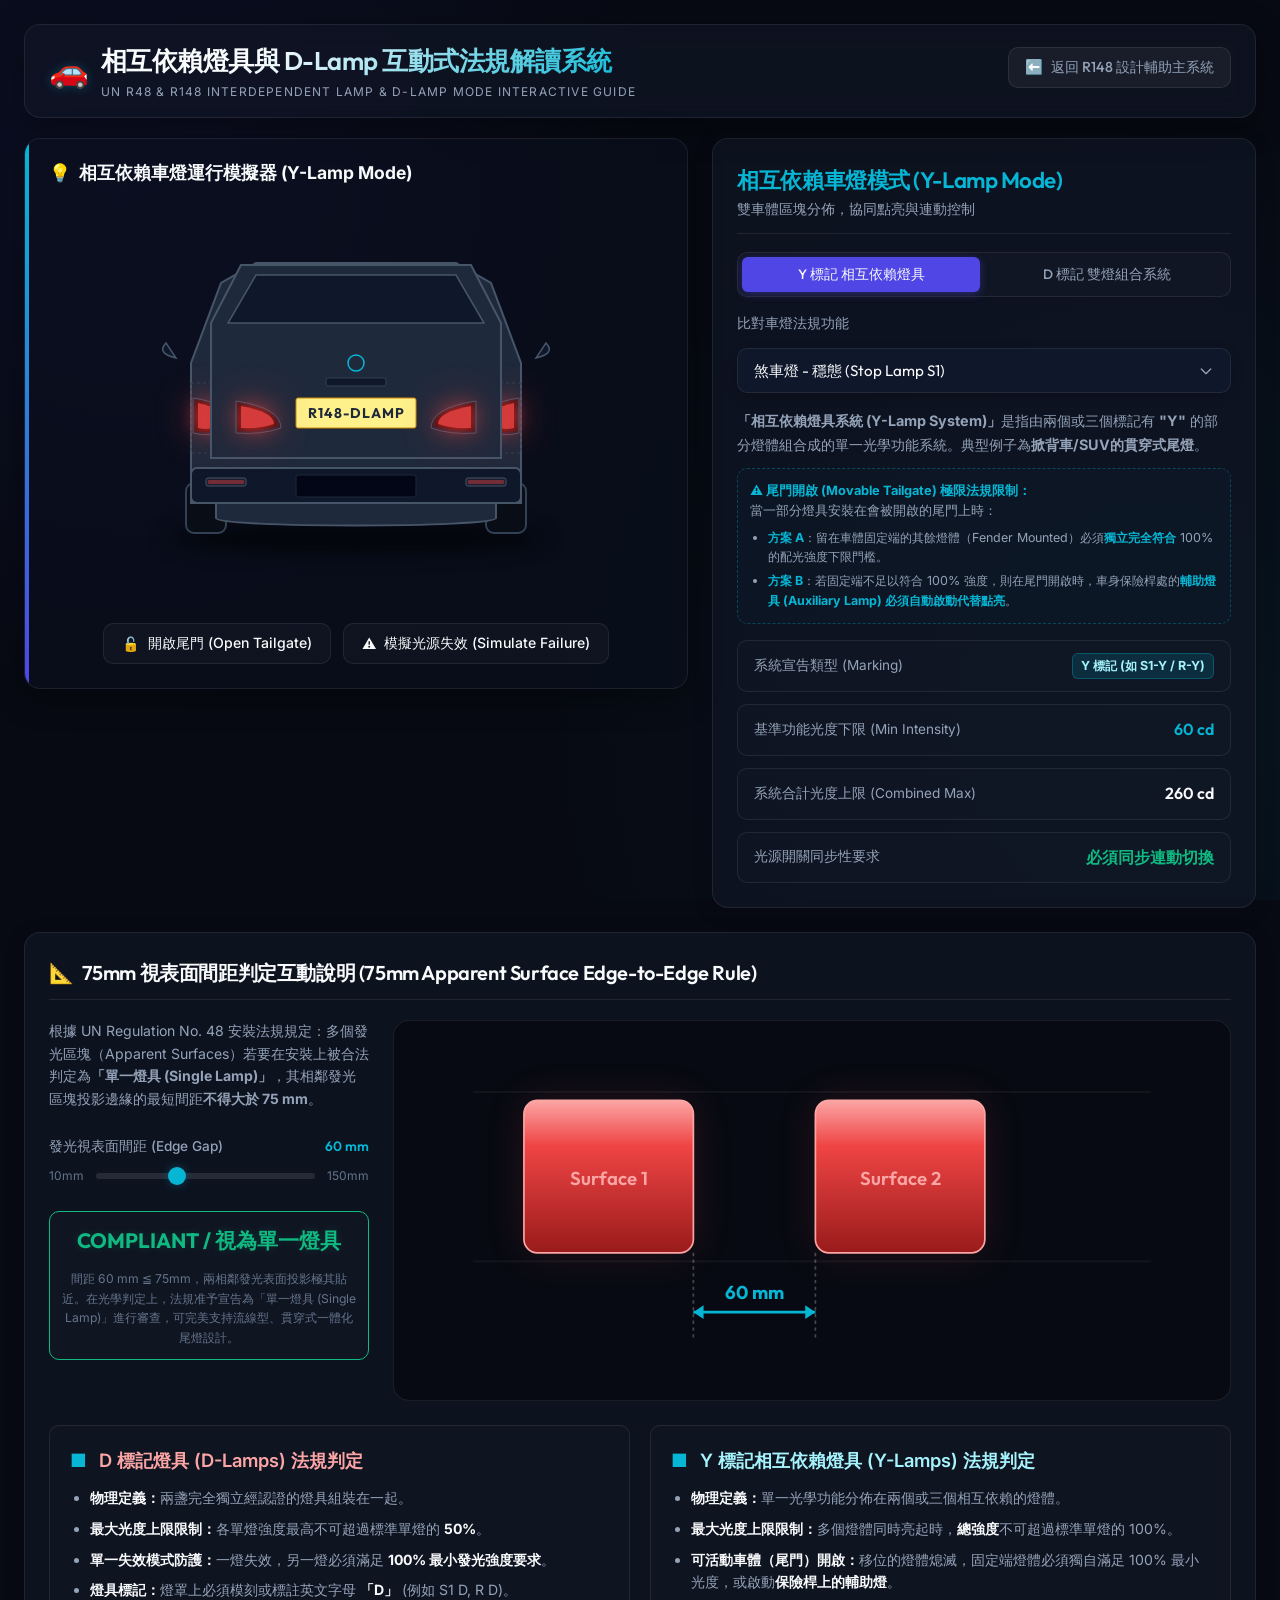
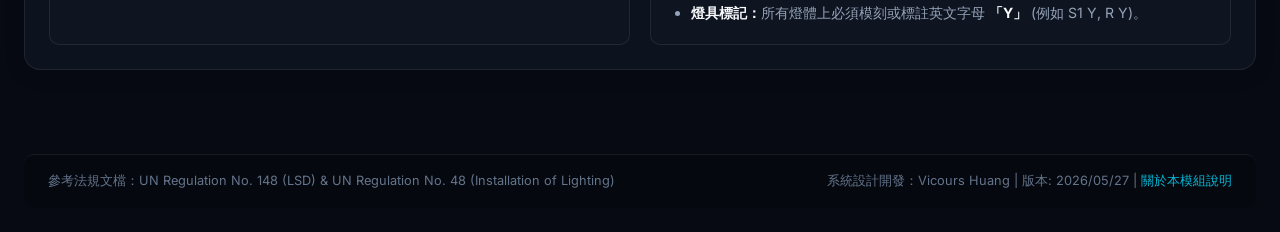
==== commit 43ac1d34: "feat(d-lamp/dynamic-indicator): update sub-pages styles, arrows and HTML layouts" ====
--- a/d-lamp.html
+++ b/d-lamp.html
@@ -283,7 +283,7 @@
                         </div>
                         
                         <!-- Status indicator card -->
-                        <div class="judge-result-box" id="gapJudgeResultCard" style="background:rgba(255,255,255,0.01); min-height:80px; padding:12px; margin-top:10px;">
+                        <div class="judge-result-box" id="gapJudgeResultCard" style="background:rgba(255,255,255,0.01); min-height:120px; padding:12px; margin-top:10px; justify-content: flex-start;">
                             <div class="judge-status status-compliant" id="lblGapJudgeStatus">COMPLIANT / 視為單一燈具</div>
                             <p style="font-size:0.76rem; color:var(--text-muted); margin-top:4px;" id="lblGapJudgeExplain">
                                 間距 ≦ 75mm，兩發光表面非常貼近，在視覺光學上可被法規宣告為「一個單一車燈」進行型式認證。
@@ -321,6 +321,8 @@
                                 <!-- Lens Body -->
                                 <rect x="50" y="35" width="100" height="90" rx="8" class="surface-lens" />
                                 <text x="100" y="85" font-family="'Outfit', sans-serif" font-size="11" font-weight="600" fill="#fca5a5" text-anchor="middle">Surface 1</text>
+                                <!-- Outward Arrowhead (Static, points Left) -->
+                                <polygon points="150,160 156,156 156,164" fill="#06b6d4" />
                             </g>
                             
                             <!-- Right Apparent Surface (Lens 2) - DYNAMICALLY TRANSLATED -->
@@ -330,6 +332,8 @@
                                 <!-- Lens Body -->
                                 <rect x="150" y="35" width="100" height="90" rx="8" class="surface-lens" />
                                 <text x="200" y="85" font-family="'Outfit', sans-serif" font-size="11" font-weight="600" fill="#fca5a5" text-anchor="middle">Surface 2</text>
+                                <!-- Outward Arrowhead (Dynamic, moves with Lens 2, points Right) -->
+                                <polygon points="150,160 144,156 144,164" fill="#06b6d4" />
                             </g>
                             
                             <!-- DYNAMIC Dimension lines overlay -->
--- a/d-lamp.css
+++ b/d-lamp.css
@@ -380,7 +380,7 @@
     display: grid;
     grid-template-columns: 320px 1fr;
     gap: 24px;
-    align-items: center;
+    align-items: start;
 }
 
 @media (max-width: 800px) {
@@ -416,8 +416,6 @@
 .dimension-line {
     stroke: var(--secondary);
     stroke-width: 1.5;
-    marker-start: url(#arrow-start);
-    marker-end: url(#arrow-end);
 }
 
 .dimension-text {
